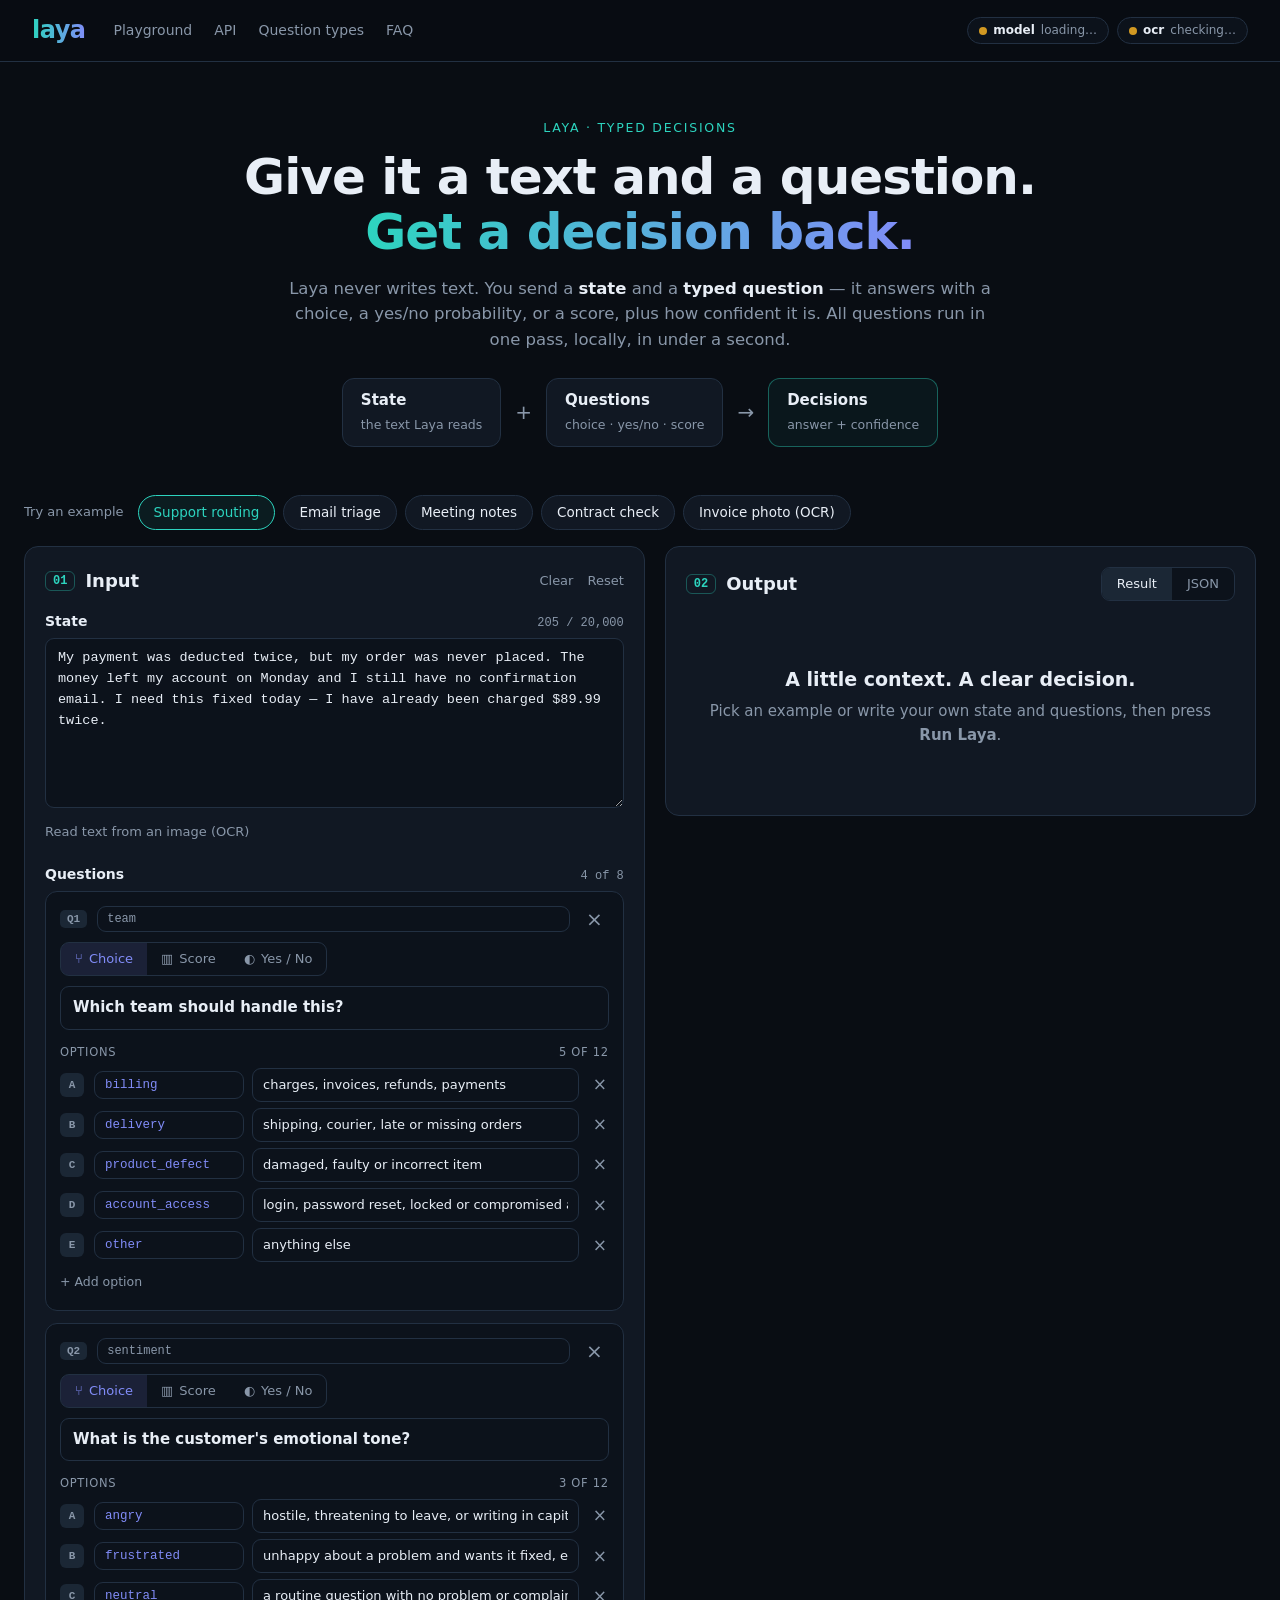
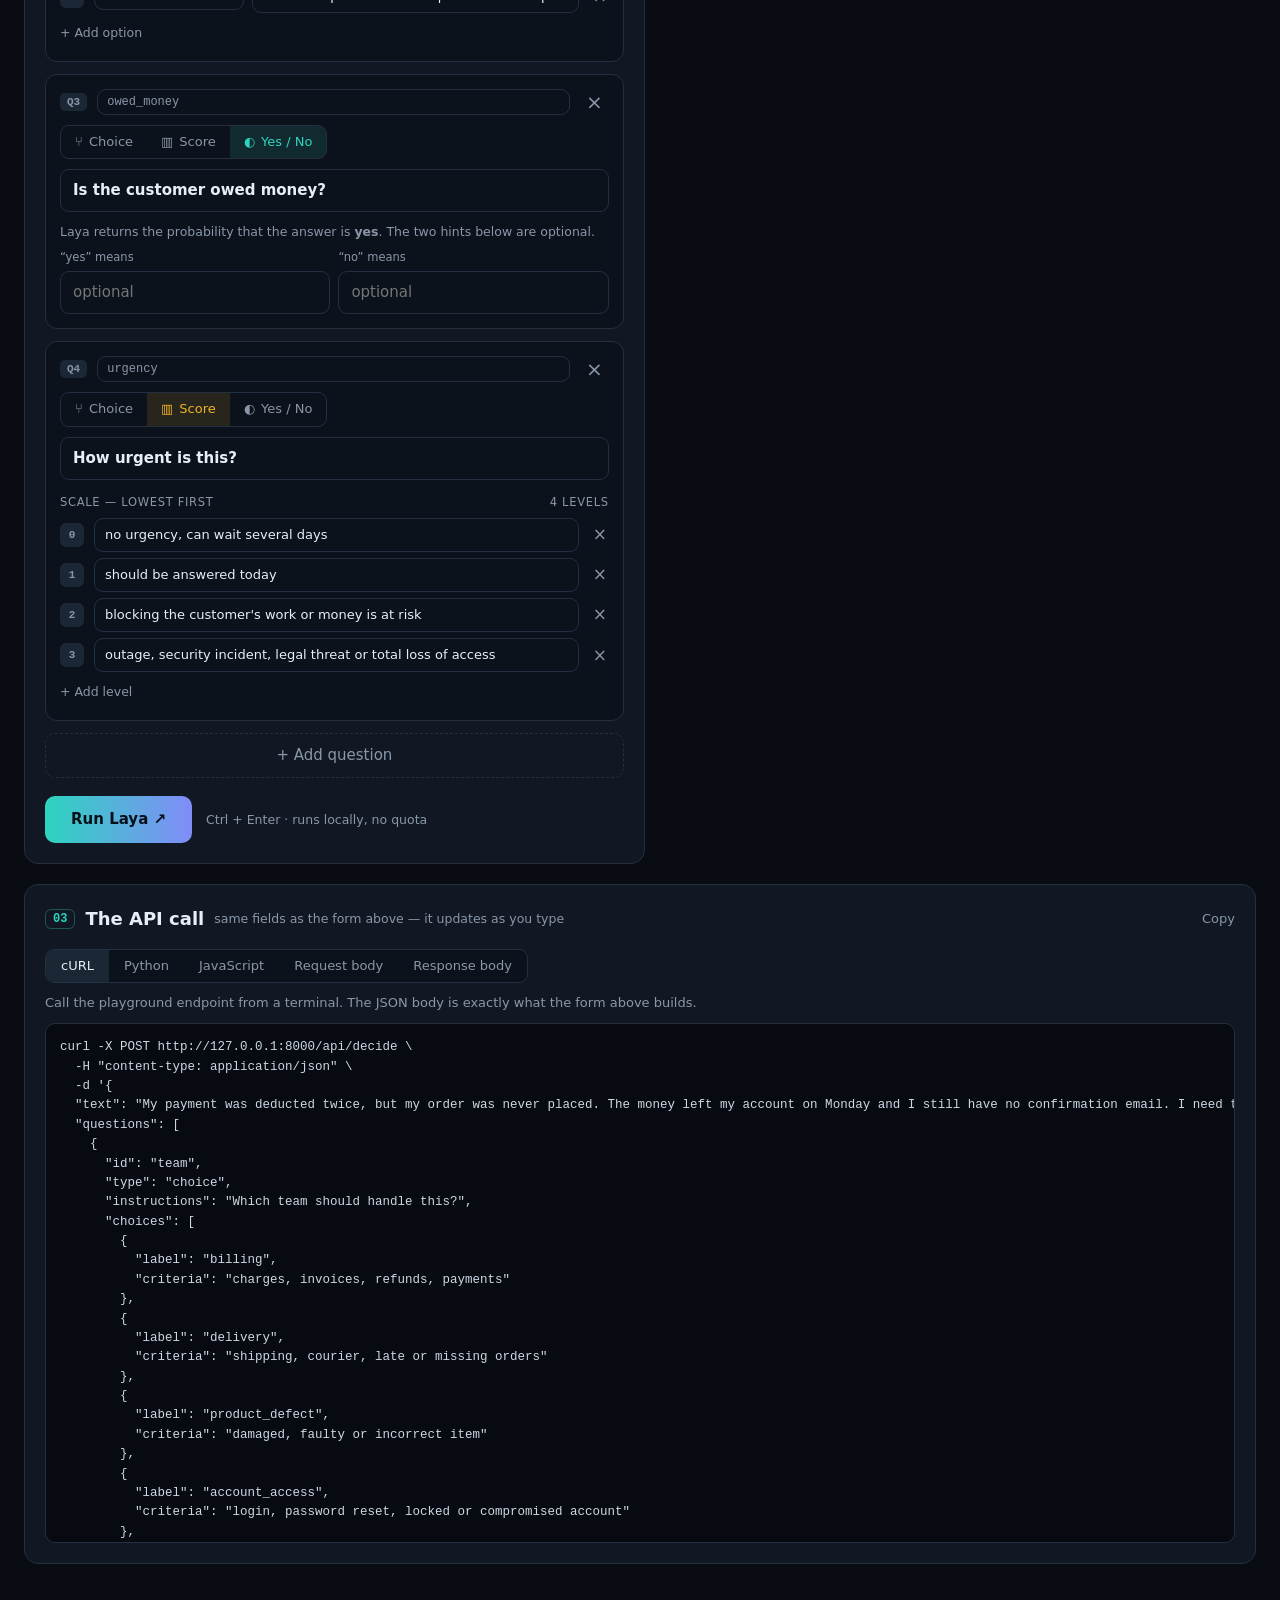
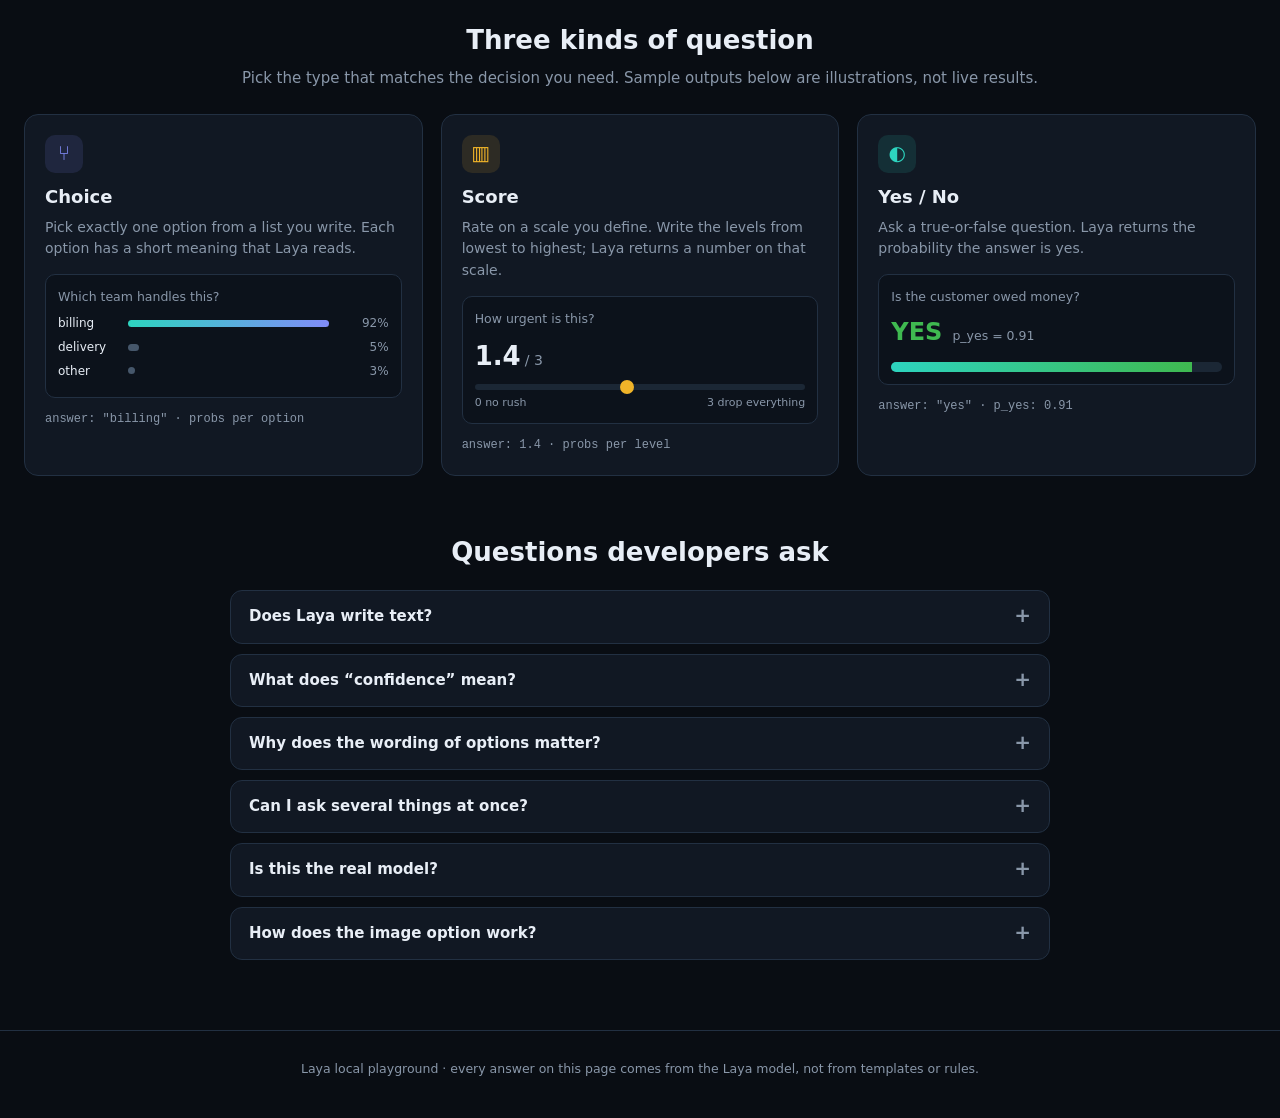
==== static/playground.html @ 010e8693 "Initial commit: Laya playground and classic demo Playground (/) with choice, score and yes/no questi" ====
<!doctype html>
<html lang="en">
<head>
<meta charset="utf-8">
<meta name="viewport" content="width=device-width, initial-scale=1">
<title>Laya Playground</title>
<link rel="icon" href="data:," />
<link rel="stylesheet" href="/static/playground.css?v=1">
</head>
<body>

<header class="top">
  <a class="logo" href="#top">laya</a>
  <nav>
    <a href="#playground">Playground</a>
    <a href="#api">API</a>
    <a href="#types">Question types</a>
    <a href="#faq">FAQ</a>
  </nav>
  <div class="status">
    <span class="pill" id="st-model"><i></i><b>model</b><em>loading…</em></span>
    <span class="pill" id="st-ocr"><i></i><b>ocr</b><em>checking…</em></span>
  </div>
</header>

<section class="hero" id="top">
  <p class="eyebrow">Laya · typed decisions</p>
  <h1>Give it a text and a question.<br><span>Get a decision back.</span></h1>
  <p class="lead">Laya never writes text. You send a <b>state</b> and a <b>typed question</b> — it answers with a choice, a yes/no probability, or a score, plus how confident it is. All questions run in one pass, locally, in under a second.</p>
  <div class="flow">
    <div><span>State</span><small>the text Laya reads</small></div>
    <i>+</i>
    <div><span>Questions</span><small>choice · yes/no · score</small></div>
    <i>→</i>
    <div class="out"><span>Decisions</span><small>answer + confidence</small></div>
  </div>
</section>

<main id="playground">

  <div class="examples-bar">
    <span>Try an example</span>
    <div id="chips"></div>
  </div>

  <div class="pg">

    <!-- ============ 01 INPUT ============ -->
    <section class="card" id="input-card">
      <div class="card-head">
        <h2><span class="n">01</span> Input</h2>
        <div class="head-tools">
          <button class="link" id="clear">Clear</button>
          <button class="link" id="reset">Reset</button>
        </div>
      </div>

      <div class="field-head">
        <label for="state">State</label>
        <span class="counter" id="counter">0 / 20,000</span>
      </div>
      <textarea id="state" spellcheck="false" placeholder="The text Laya should read — an email, a ticket, notes, a clause, or any document text."></textarea>
      <div class="ocr-row">
        <button class="link" id="ocr-btn">Read text from an image (OCR)</button>
        <input type="file" id="file" accept="image/*" hidden>
        <span class="muted" id="ocr-note"></span>
      </div>

      <div class="field-head q-title">
        <label>Questions</label>
        <span class="counter" id="qcount"></span>
      </div>
      <div id="questions"></div>
      <button class="add" id="add-q">+ Add question</button>

      <div class="run-row">
        <button class="run" id="run">Run Laya <span>↗</span></button>
        <span class="muted">Ctrl + Enter · runs locally, no quota</span>
      </div>
    </section>

    <!-- ============ 02 OUTPUT ============ -->
    <section class="card" id="output-card">
      <div class="card-head">
        <h2><span class="n">02</span> Output</h2>
        <div class="tabs" id="out-tabs">
          <button class="on" data-out="result">Result</button>
          <button data-out="json">JSON</button>
        </div>
      </div>
      <div id="result"></div>
      <pre class="json" id="json" hidden></pre>
    </section>

  </div>

  <!-- ============ API ============ -->
  <section class="card api" id="api">
    <div class="card-head">
      <h2><span class="n">03</span> The API call <small>same fields as the form above — it updates as you type</small></h2>
      <button class="link" id="copy">Copy</button>
    </div>
    <div class="tabs" id="api-tabs">
      <button class="on" data-api="curl">cURL</button>
      <button data-api="python">Python</button>
      <button data-api="js">JavaScript</button>
      <button data-api="request">Request body</button>
      <button data-api="response">Response body</button>
    </div>
    <p class="api-note" id="api-note"></p>
    <pre class="code" id="code"></pre>
  </section>

  <!-- ============ TYPES ============ -->
  <section class="types" id="types">
    <h2>Three kinds of question</h2>
    <p class="sub">Pick the type that matches the decision you need. Sample outputs below are illustrations, not live results.</p>
    <div class="type-grid">
      <article>
        <div class="ico choice">⑂</div>
        <h3>Choice</h3>
        <p>Pick exactly one option from a list you write. Each option has a short meaning that Laya reads.</p>
        <div class="demo">
          <div class="demo-q">Which team handles this?</div>
          <div class="demo-bar"><span>billing</span><i style="width:92%"></i><b>92%</b></div>
          <div class="demo-bar dim"><span>delivery</span><i style="width:5%"></i><b>5%</b></div>
          <div class="demo-bar dim"><span>other</span><i style="width:3%"></i><b>3%</b></div>
        </div>
        <code>answer: "billing" · probs per option</code>
      </article>
      <article>
        <div class="ico score">▥</div>
        <h3>Score</h3>
        <p>Rate on a scale you define. Write the levels from lowest to highest; Laya returns a number on that scale.</p>
        <div class="demo">
          <div class="demo-q">How urgent is this?</div>
          <div class="demo-score"><b>1.4</b><span>/ 3</span></div>
          <div class="scale"><i style="left:46%"></i></div>
          <div class="scale-l"><span>0 no rush</span><span>3 drop everything</span></div>
        </div>
        <code>answer: 1.4 · probs per level</code>
      </article>
      <article>
        <div class="ico yn">◐</div>
        <h3>Yes / No</h3>
        <p>Ask a true-or-false question. Laya returns the probability the answer is yes.</p>
        <div class="demo">
          <div class="demo-q">Is the customer owed money?</div>
          <div class="demo-yn"><b class="yes">YES</b><span>p_yes = 0.91</span></div>
          <div class="yn-track"><i style="width:91%"></i></div>
        </div>
        <code>answer: "yes" · p_yes: 0.91</code>
      </article>
    </div>
  </section>

  <!-- ============ FAQ ============ -->
  <section class="faq" id="faq">
    <h2>Questions developers ask</h2>
    <details><summary>Does Laya write text?</summary><p>No. It never generates text. It reads your state and your question, and returns a typed decision: one of your options, a yes/no probability, or a number on your scale.</p></details>
    <details><summary>What does “confidence” mean?</summary><p>How sure Laya is about that one answer, from 0 to 1. A low value is a good signal to send the case to a person instead of acting automatically.</p></details>
    <details><summary>Why does the wording of options matter?</summary><p>Laya reads the question and each option’s meaning as part of its input. Clearer meanings give clearer decisions — try rewording an option and running again.</p></details>
    <details><summary>Can I ask several things at once?</summary><p>Yes. Add up to 8 questions of any type; they are answered together in a single pass. The JSON tab shows every answer.</p></details>
    <details><summary>Is this the real model?</summary><p>Yes. This page calls the Laya model running on this machine. The Result tab is a readable view of Laya’s answer; the JSON tab includes Laya’s own raw output, untouched.</p></details>
    <details><summary>How does the image option work?</summary><p>Windows OCR turns the image into text, and that text becomes the state. Laya then answers your questions about the text — it is not a vision model.</p></details>
  </section>

</main>

<footer>Laya local playground · every answer on this page comes from the Laya model, not from templates or rules.</footer>

<script src="/static/examples.js"></script>
<script src="/static/playground.js?v=1"></script>
</body>
</html>
---- static/playground.css ----
:root {
  --bg: #090d13; --panel: #111823; --panel2: #0c121b; --line: #223042; --text: #e8eef6; --muted: #8997a9;
  --teal: #2dd4bf; --indigo: #818cf8; --amber: #f0b429; --good: #3fb950; --warn: #d29922; --bad: #f85149;
  --r: 14px;
}
* { box-sizing: border-box; }
html { scroll-behavior: smooth; scroll-padding-top: 70px; }
body { margin: 0; background: radial-gradient(1100px 520px at 15% -8%, #12212d 0%, var(--bg) 60%); color: var(--text); font: 15px/1.55 system-ui, -apple-system, "Segoe UI", Roboto, sans-serif; }
button, input, textarea, select { font: inherit; color: inherit; }
button { cursor: pointer; }
code, pre, .mono { font-family: ui-monospace, "Cascadia Mono", Consolas, monospace; }
.muted { color: var(--muted); font-size: 12.5px; }

/* header */
.top { position: sticky; top: 0; z-index: 20; display: flex; align-items: center; gap: 28px; padding: 12px 32px; background: #090d13ee; backdrop-filter: blur(8px); border-bottom: 1px solid var(--line); }
.logo { font-size: 24px; font-weight: 800; letter-spacing: -.5px; text-decoration: none; background: linear-gradient(90deg, var(--teal), var(--indigo)); -webkit-background-clip: text; background-clip: text; color: transparent; }
.top nav { display: flex; gap: 22px; flex: 1; }
.top nav a { color: var(--muted); text-decoration: none; font-size: 14px; }
.top nav a:hover { color: var(--text); }
.status { display: flex; gap: 8px; }
.pill { display: inline-flex; align-items: center; gap: 6px; border: 1px solid var(--line); border-radius: 999px; padding: 3px 11px; font-size: 12px; background: var(--panel2); }
.pill i { width: 8px; height: 8px; border-radius: 50%; background: var(--warn); }
.pill b { font-weight: 600; } .pill em { color: var(--muted); font-style: normal; }
.pill.ready i { background: var(--good); } .pill.error i { background: var(--bad); }

/* hero */
.hero { max-width: 960px; margin: 0 auto; padding: 56px 24px 26px; text-align: center; }
.eyebrow { color: var(--teal); font-size: 12.5px; letter-spacing: .14em; text-transform: uppercase; margin: 0 0 12px; }
.hero h1 { margin: 0; font-size: clamp(30px, 5vw, 50px); line-height: 1.1; letter-spacing: -.02em; }
.hero h1 span { background: linear-gradient(90deg, var(--teal), var(--indigo)); -webkit-background-clip: text; background-clip: text; color: transparent; }
.lead { color: var(--muted); max-width: 720px; margin: 16px auto 0; font-size: 16.5px; }
.lead b { color: var(--text); font-weight: 600; }
.flow { display: flex; align-items: center; justify-content: center; gap: 14px; margin-top: 26px; flex-wrap: wrap; }
.flow div { border: 1px solid var(--line); background: var(--panel); border-radius: 12px; padding: 10px 18px; text-align: left; }
.flow div span { display: block; font-weight: 700; } .flow small { color: var(--muted); }
.flow div.out { border-color: #2dd4bf66; background: #2dd4bf0d; }
.flow i { color: var(--muted); font-style: normal; font-size: 20px; }

main { max-width: 1280px; margin: 0 auto; padding: 8px 24px 60px; }

/* examples */
.examples-bar { display: flex; align-items: center; gap: 14px; flex-wrap: wrap; margin: 14px 0 16px; }
.examples-bar > span { color: var(--muted); font-size: 13px; }
#chips { display: flex; gap: 8px; flex-wrap: wrap; }
.chip { border: 1px solid var(--line); background: var(--panel); border-radius: 999px; padding: 6px 15px; font-size: 13.5px; transition: .15s; }
.chip:hover { border-color: var(--teal); }
.chip.on { border-color: var(--teal); background: #2dd4bf14; color: var(--teal); }

/* layout */
.pg { display: grid; grid-template-columns: minmax(0, 1.05fr) minmax(0, 1fr); gap: 20px; align-items: start; }
@media (max-width: 1000px) { .pg { grid-template-columns: 1fr; } .top nav { display: none; } }
.card { background: var(--panel); border: 1px solid var(--line); border-radius: var(--r); padding: 20px; }
#output-card { position: sticky; top: 76px; }
@media (max-width: 1000px) { #output-card { position: static; } }
.card-head { display: flex; align-items: center; justify-content: space-between; gap: 12px; margin-bottom: 16px; flex-wrap: wrap; }
.card-head h2 { margin: 0; font-size: 18px; display: flex; align-items: center; gap: 10px; }
.card-head h2 small { color: var(--muted); font-weight: 400; font-size: 12.5px; }
.n { font: 700 12px ui-monospace, Consolas, monospace; color: var(--teal); border: 1px solid #2dd4bf55; border-radius: 6px; padding: 2px 7px; }
.head-tools { display: flex; gap: 14px; }
.link { background: none; border: 0; color: var(--muted); font-size: 13px; padding: 0; }
.link:hover { color: var(--teal); }

/* fields */
.field-head { display: flex; justify-content: space-between; align-items: baseline; margin-bottom: 6px; }
.field-head label { font-weight: 600; font-size: 14px; }
.q-title { margin-top: 22px; }
.counter { color: var(--muted); font-size: 12px; font-family: ui-monospace, Consolas, monospace; }
textarea, input[type=text], input:not([type]) { width: 100%; background: var(--panel2); border: 1px solid var(--line); border-radius: 9px; padding: 9px 12px; outline: none; }
textarea:focus, input:focus { border-color: var(--teal); }
#state { min-height: 170px; resize: vertical; font: 13.5px/1.55 ui-monospace, Consolas, monospace; }
.ocr-row { display: flex; align-items: center; gap: 12px; margin-top: 6px; }

/* question card */
.q { border: 1px solid var(--line); background: var(--panel2); border-radius: 12px; padding: 14px; margin-bottom: 12px; }
.q-top { display: flex; align-items: center; gap: 10px; margin-bottom: 10px; }
.q-num { font: 700 11px ui-monospace, Consolas, monospace; background: #1b2735; border-radius: 5px; padding: 3px 7px; color: var(--muted); }
.q-id { width: 130px; font: 12px ui-monospace, Consolas, monospace !important; color: var(--muted); padding: 5px 9px !important; }
.q-del { margin-left: auto; background: none; border: 0; color: var(--muted); font-size: 20px; line-height: 1; }
.q-del:hover { color: var(--bad); }
.modes { display: inline-grid; grid-auto-flow: column; border: 1px solid var(--line); border-radius: 9px; overflow: hidden; margin-bottom: 10px; }
.modes button { background: transparent; border: 0; padding: 6px 14px; color: var(--muted); font-size: 13px; display: flex; gap: 6px; align-items: center; }
.modes button.on.choice { background: #818cf81f; color: var(--indigo); }
.modes button.on.score { background: #f0b4291f; color: var(--amber); }
.modes button.on.yes_no { background: #2dd4bf1f; color: var(--teal); }
.q-text { font-weight: 600; margin-bottom: 10px; }
.sub-label { color: var(--muted); font-size: 11.5px; text-transform: uppercase; letter-spacing: .06em; margin: 4px 0 6px; display: flex; justify-content: space-between; }
.row { display: grid; grid-template-columns: 26px 150px minmax(0, 1fr) 22px; gap: 8px; align-items: center; margin-bottom: 6px; }
.row.lvl { grid-template-columns: 26px minmax(0, 1fr) 22px; }
.row .badge { width: 24px; height: 24px; border-radius: 6px; display: grid; place-items: center; font: 700 11px ui-monospace, Consolas, monospace; background: #1b2735; color: var(--muted); }
.row .o-label { font: 12.5px ui-monospace, Consolas, monospace; color: var(--indigo); }
.row input { padding: 6px 10px; font-size: 13px; }
.row .x { background: none; border: 0; color: var(--muted); font-size: 17px; line-height: 1; }
.row .x:hover { color: var(--bad); }
.add-opt { background: none; border: 0; color: var(--muted); font-size: 12.5px; padding: 4px 0; }
.add-opt:hover { color: var(--teal); }
.yn-help { color: var(--muted); font-size: 12.5px; margin: 0 0 8px; }
.yn-grid { display: grid; grid-template-columns: 1fr 1fr; gap: 8px; }
.yn-grid label { display: block; font-size: 11.5px; color: var(--muted); margin-bottom: 4px; }
.add { width: 100%; border: 1px dashed var(--line); background: transparent; border-radius: 10px; padding: 10px; color: var(--muted); }
.add:hover { border-color: var(--teal); color: var(--teal); }
.run-row { display: flex; align-items: center; gap: 14px; margin-top: 18px; flex-wrap: wrap; }
.run { background: linear-gradient(90deg, var(--teal), var(--indigo)); color: #06101a; border: 0; font-weight: 700; border-radius: 10px; padding: 12px 26px; font-size: 15px; }
.run:disabled { opacity: .5; cursor: not-allowed; }

/* tabs */
.tabs { display: inline-flex; border: 1px solid var(--line); border-radius: 9px; overflow: hidden; background: var(--panel2); }
.tabs button { background: transparent; border: 0; padding: 6px 15px; color: var(--muted); font-size: 13px; }
.tabs button.on { background: #1b2735; color: var(--text); }

/* output */
.empty { text-align: center; padding: 48px 16px; color: var(--muted); }
.empty h3 { color: var(--text); margin: 0 0 6px; font-size: 19px; }
.loading { text-align: center; padding: 48px 16px; color: var(--teal); }
.error { background: #f851491a; border: 1px solid #f8514966; color: #ffb4ae; border-radius: 10px; padding: 12px 14px; }
.meta { color: var(--muted); font-size: 12.5px; margin-bottom: 12px; }
.ans { border: 1px solid var(--line); background: var(--panel2); border-radius: 12px; padding: 14px; margin-bottom: 12px; }
.ans-top { display: flex; align-items: center; gap: 8px; margin-bottom: 4px; }
.tag { font: 700 11px ui-monospace, Consolas, monospace; border-radius: 999px; padding: 3px 9px; border: 1px solid; }
.tag.choice { color: var(--indigo); border-color: #818cf855; background: #818cf814; }
.tag.score { color: var(--amber); border-color: #f0b42955; background: #f0b42914; }
.tag.yes_no { color: var(--teal); border-color: #2dd4bf55; background: #2dd4bf14; }
.ans-id { color: var(--muted); font: 12px ui-monospace, Consolas, monospace; }
.conf { margin-left: auto; font: 600 12px ui-monospace, Consolas, monospace; padding: 3px 9px; border-radius: 999px; background: #1b2735; }
.conf.good { color: var(--good); } .conf.warn { color: var(--warn); } .conf.bad { color: var(--bad); }
.ans-q { color: var(--muted); font-size: 13px; margin-bottom: 8px; }
.ans-val { font-size: 26px; font-weight: 800; letter-spacing: -.01em; }
.ans-val.yes { color: var(--good); } .ans-val.no { color: #c7d2e0; }
.ans-sub { color: var(--muted); font-size: 12.5px; margin-left: 8px; }
.bars { margin-top: 10px; display: grid; gap: 6px; }
.bar { display: grid; grid-template-columns: 150px 1fr 42px; gap: 10px; align-items: center; font-size: 12.5px; }
.bar .lbl { overflow: hidden; text-overflow: ellipsis; white-space: nowrap; color: var(--muted); }
.bar .track { height: 8px; background: #1b2735; border-radius: 4px; overflow: hidden; }
.bar .track i { display: block; height: 100%; background: #46576b; border-radius: 4px; }
.bar.win .lbl { color: var(--text); font-weight: 600; }
.bar.win .track i { background: linear-gradient(90deg, var(--teal), var(--indigo)); }
.bar .pct { text-align: right; font-family: ui-monospace, Consolas, monospace; color: var(--muted); }
.yn-track { height: 10px; background: #1b2735; border-radius: 5px; overflow: hidden; margin-top: 10px; }
.yn-track i { display: block; height: 100%; background: linear-gradient(90deg, var(--teal), var(--good)); }
.scale-lab { display: flex; justify-content: space-between; color: var(--muted); font-size: 11.5px; margin-top: 3px; }
.review { color: var(--warn); font-size: 12px; margin-top: 8px; }

pre.json, pre.code { margin: 0; background: #070b11; border: 1px solid var(--line); border-radius: 10px; padding: 14px; overflow: auto; font-size: 12.5px; line-height: 1.55; color: #cdd7e4; }
pre.json { max-height: 640px; }
pre.code { max-height: 520px; white-space: pre; }
.api { margin-top: 20px; }
.api .tabs { margin-bottom: 10px; flex-wrap: wrap; }
.api-note { color: var(--muted); font-size: 13px; margin: 0 0 10px; }
.k { color: #7dd3fc; } .s { color: #a5d6a7; } .nb { color: #f0b429; }

/* types */
.types, .faq { margin-top: 56px; }
.types h2, .faq h2 { font-size: 26px; margin: 0 0 6px; text-align: center; }
.sub { color: var(--muted); text-align: center; margin: 0 0 24px; }
.type-grid { display: grid; grid-template-columns: repeat(3, minmax(0, 1fr)); gap: 18px; }
@media (max-width: 900px) { .type-grid { grid-template-columns: 1fr; } }
.type-grid article { background: var(--panel); border: 1px solid var(--line); border-radius: var(--r); padding: 20px; }
.type-grid h3 { margin: 10px 0 6px; font-size: 18px; }
.type-grid p { color: var(--muted); font-size: 14px; margin: 0 0 14px; }
.type-grid code { display: block; margin-top: 12px; color: var(--muted); font-size: 12px; }
.ico { width: 38px; height: 38px; border-radius: 10px; display: grid; place-items: center; font-size: 20px; }
.ico.choice { background: #818cf81f; color: var(--indigo); } .ico.score { background: #f0b4291f; color: var(--amber); } .ico.yn { background: #2dd4bf1f; color: var(--teal); }
.demo { background: var(--panel2); border: 1px solid var(--line); border-radius: 10px; padding: 12px; }
.demo-q { font-size: 12.5px; color: var(--muted); margin-bottom: 8px; }
.demo-bar { display: grid; grid-template-columns: 62px 1fr 34px; gap: 8px; align-items: center; font-size: 12px; margin-bottom: 5px; }
.demo-bar i { display: block; height: 7px; border-radius: 4px; background: linear-gradient(90deg, var(--teal), var(--indigo)); }
.demo-bar.dim i { background: #46576b; } .demo-bar b { text-align: right; font-weight: 500; color: var(--muted); }
.demo-score { font-size: 26px; font-weight: 800; } .demo-score span { color: var(--muted); font-size: 14px; font-weight: 400; margin-left: 4px; }
.scale { position: relative; height: 6px; background: #1b2735; border-radius: 3px; margin: 8px 0 4px; }
.scale i { position: absolute; top: -4px; width: 14px; height: 14px; border-radius: 50%; background: var(--amber); transform: translateX(-50%); }
.scale-l { display: flex; justify-content: space-between; font-size: 11px; color: var(--muted); }
.demo-yn { display: flex; align-items: baseline; gap: 10px; } .demo-yn .yes { font-size: 24px; font-weight: 800; color: var(--good); } .demo-yn span { color: var(--muted); font-size: 12.5px; }

/* faq */
.faq { max-width: 820px; margin-left: auto; margin-right: auto; }
.faq h2 { margin-bottom: 18px; }
.faq details { border: 1px solid var(--line); background: var(--panel); border-radius: 12px; padding: 14px 18px; margin-bottom: 10px; }
.faq summary { cursor: pointer; font-weight: 600; list-style: none; display: flex; justify-content: space-between; }
.faq summary::after { content: "+"; color: var(--muted); font-size: 20px; line-height: 1; }
.faq details[open] summary::after { content: "–"; }
.faq p { color: var(--muted); margin: 10px 0 0; }
footer { text-align: center; color: var(--muted); font-size: 12.5px; padding: 28px 16px 40px; border-top: 1px solid var(--line); }
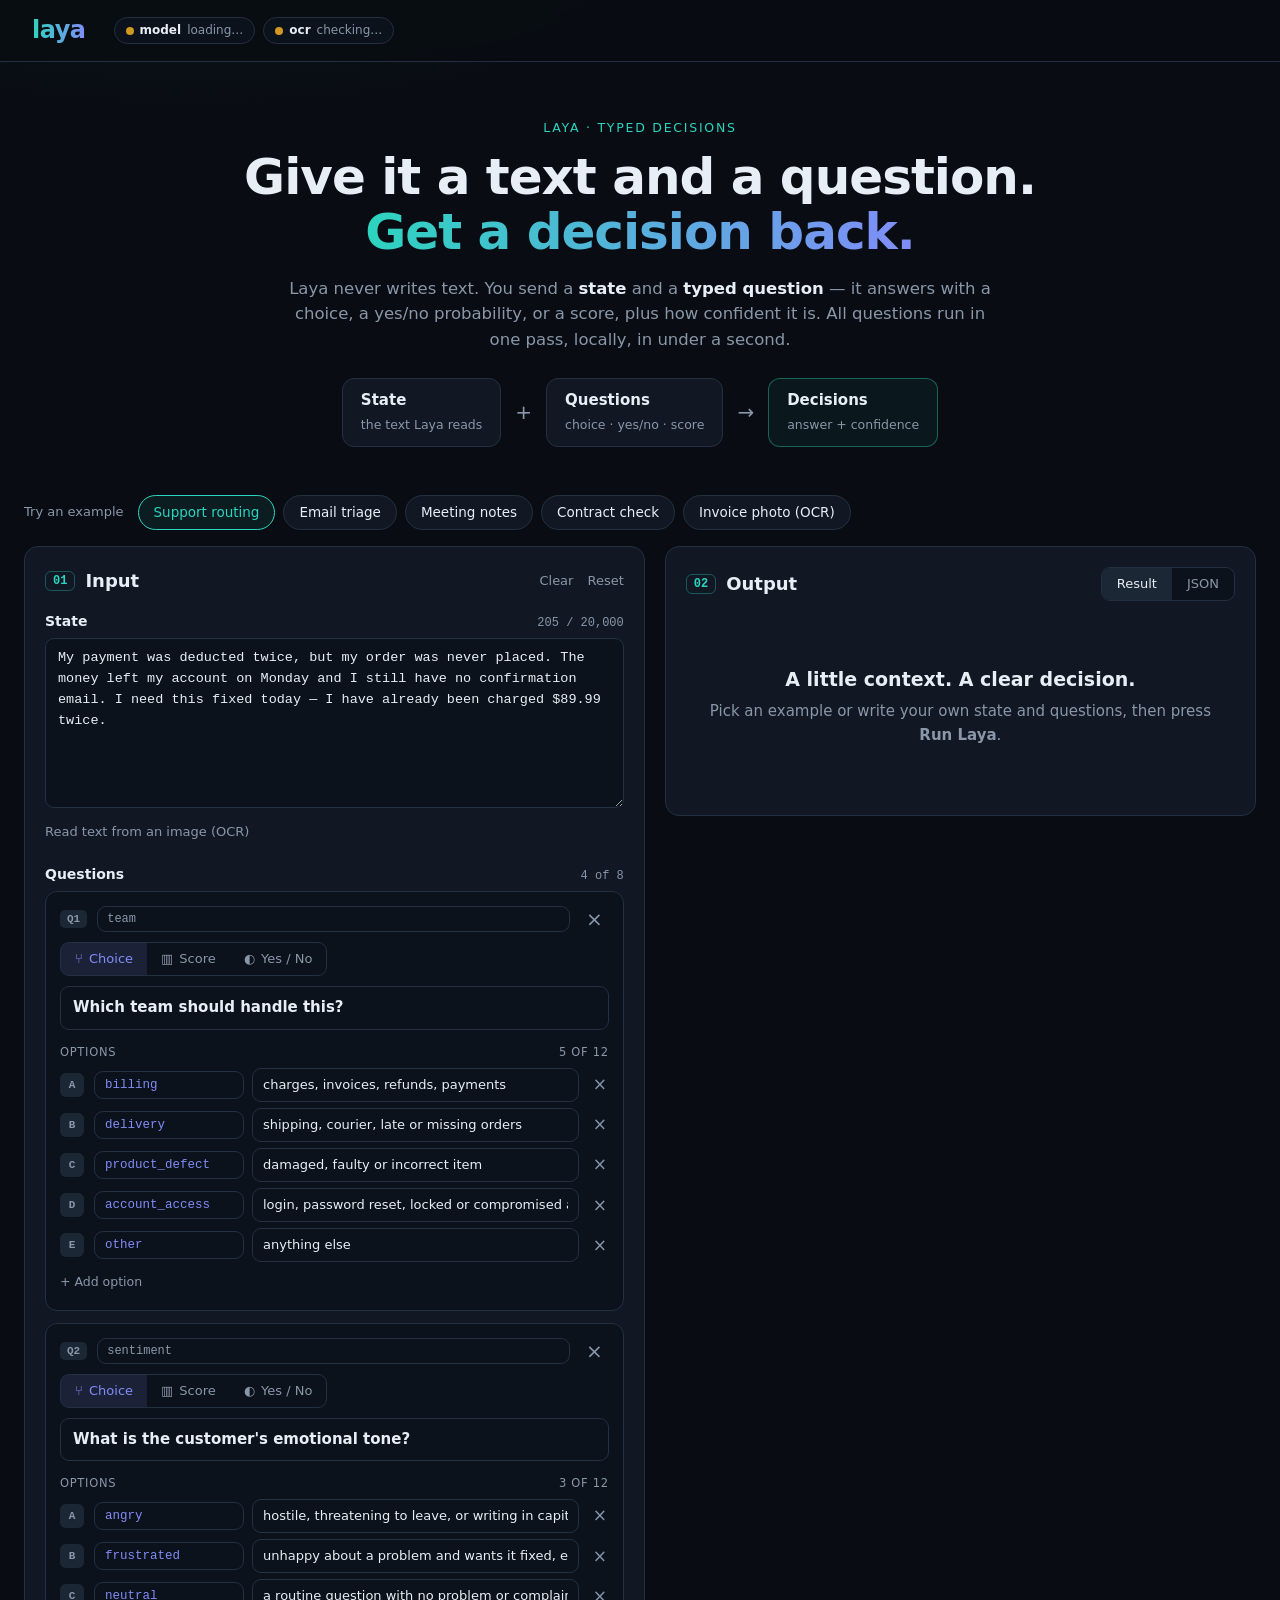
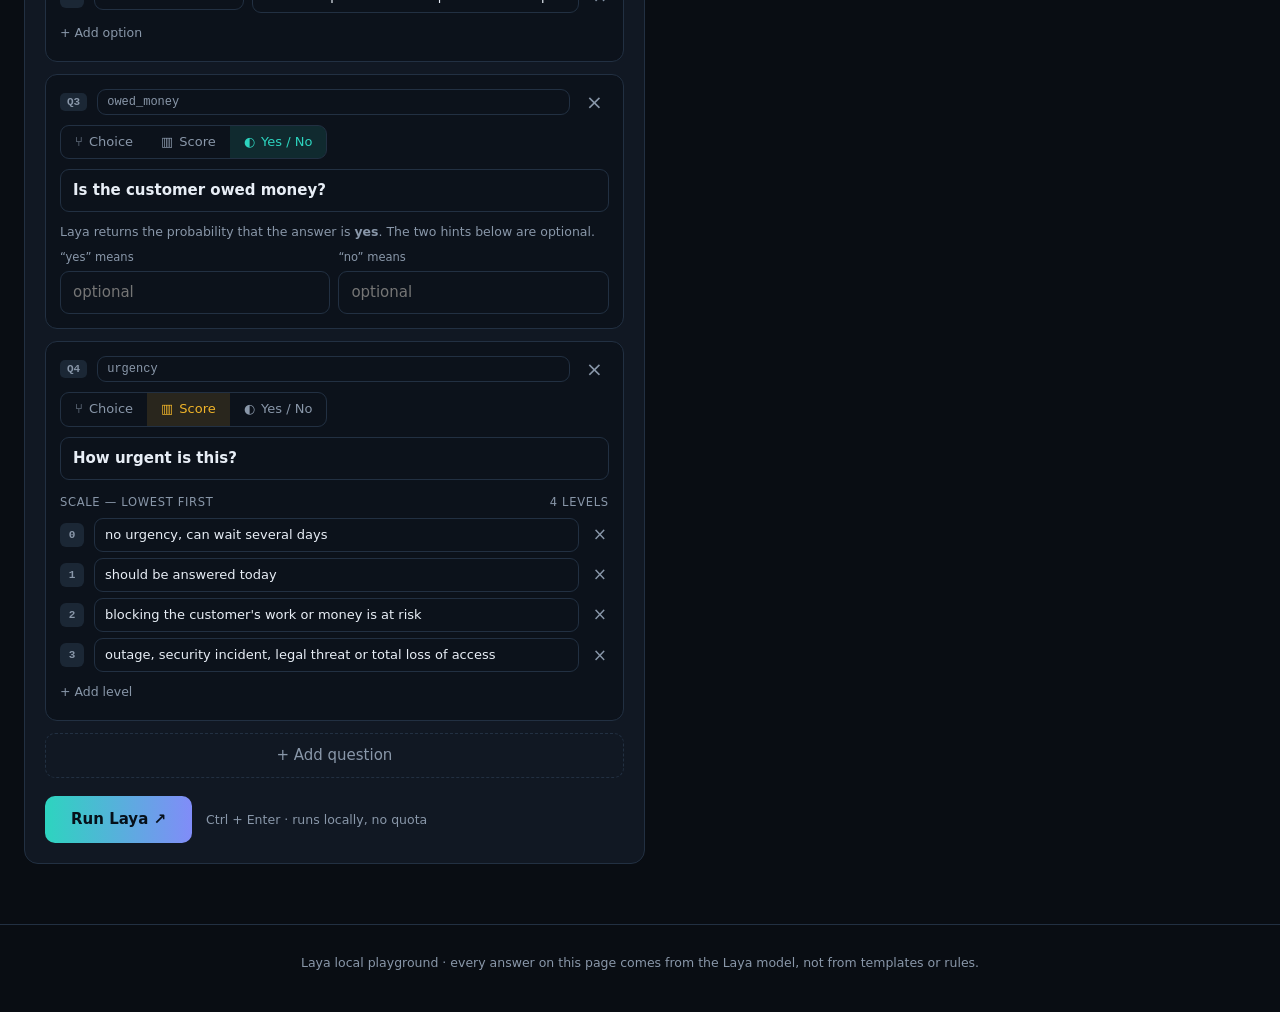
==== commit 597b47d0: "Remove legacy HTML, CSS, and JavaScript files for the Laya playground; streamline the codebase by el" ====
--- a/static/playground.html
+++ b/static/playground.html
@@ -11,12 +11,6 @@
 
 <header class="top">
   <a class="logo" href="#top">laya</a>
-  <nav>
-    <a href="#playground">Playground</a>
-    <a href="#api">API</a>
-    <a href="#types">Question types</a>
-    <a href="#faq">FAQ</a>
-  </nav>
   <div class="status">
     <span class="pill" id="st-model"><i></i><b>model</b><em>loading…</em></span>
     <span class="pill" id="st-ocr"><i></i><b>ocr</b><em>checking…</em></span>
@@ -94,77 +88,6 @@
 
   </div>
 
-  <!-- ============ API ============ -->
-  <section class="card api" id="api">
-    <div class="card-head">
-      <h2><span class="n">03</span> The API call <small>same fields as the form above — it updates as you type</small></h2>
-      <button class="link" id="copy">Copy</button>
-    </div>
-    <div class="tabs" id="api-tabs">
-      <button class="on" data-api="curl">cURL</button>
-      <button data-api="python">Python</button>
-      <button data-api="js">JavaScript</button>
-      <button data-api="request">Request body</button>
-      <button data-api="response">Response body</button>
-    </div>
-    <p class="api-note" id="api-note"></p>
-    <pre class="code" id="code"></pre>
-  </section>
-
-  <!-- ============ TYPES ============ -->
-  <section class="types" id="types">
-    <h2>Three kinds of question</h2>
-    <p class="sub">Pick the type that matches the decision you need. Sample outputs below are illustrations, not live results.</p>
-    <div class="type-grid">
-      <article>
-        <div class="ico choice">⑂</div>
-        <h3>Choice</h3>
-        <p>Pick exactly one option from a list you write. Each option has a short meaning that Laya reads.</p>
-        <div class="demo">
-          <div class="demo-q">Which team handles this?</div>
-          <div class="demo-bar"><span>billing</span><i style="width:92%"></i><b>92%</b></div>
-          <div class="demo-bar dim"><span>delivery</span><i style="width:5%"></i><b>5%</b></div>
-          <div class="demo-bar dim"><span>other</span><i style="width:3%"></i><b>3%</b></div>
-        </div>
-        <code>answer: "billing" · probs per option</code>
-      </article>
-      <article>
-        <div class="ico score">▥</div>
-        <h3>Score</h3>
-        <p>Rate on a scale you define. Write the levels from lowest to highest; Laya returns a number on that scale.</p>
-        <div class="demo">
-          <div class="demo-q">How urgent is this?</div>
-          <div class="demo-score"><b>1.4</b><span>/ 3</span></div>
-          <div class="scale"><i style="left:46%"></i></div>
-          <div class="scale-l"><span>0 no rush</span><span>3 drop everything</span></div>
-        </div>
-        <code>answer: 1.4 · probs per level</code>
-      </article>
-      <article>
-        <div class="ico yn">◐</div>
-        <h3>Yes / No</h3>
-        <p>Ask a true-or-false question. Laya returns the probability the answer is yes.</p>
-        <div class="demo">
-          <div class="demo-q">Is the customer owed money?</div>
-          <div class="demo-yn"><b class="yes">YES</b><span>p_yes = 0.91</span></div>
-          <div class="yn-track"><i style="width:91%"></i></div>
-        </div>
-        <code>answer: "yes" · p_yes: 0.91</code>
-      </article>
-    </div>
-  </section>
-
-  <!-- ============ FAQ ============ -->
-  <section class="faq" id="faq">
-    <h2>Questions developers ask</h2>
-    <details><summary>Does Laya write text?</summary><p>No. It never generates text. It reads your state and your question, and returns a typed decision: one of your options, a yes/no probability, or a number on your scale.</p></details>
-    <details><summary>What does “confidence” mean?</summary><p>How sure Laya is about that one answer, from 0 to 1. A low value is a good signal to send the case to a person instead of acting automatically.</p></details>
-    <details><summary>Why does the wording of options matter?</summary><p>Laya reads the question and each option’s meaning as part of its input. Clearer meanings give clearer decisions — try rewording an option and running again.</p></details>
-    <details><summary>Can I ask several things at once?</summary><p>Yes. Add up to 8 questions of any type; they are answered together in a single pass. The JSON tab shows every answer.</p></details>
-    <details><summary>Is this the real model?</summary><p>Yes. This page calls the Laya model running on this machine. The Result tab is a readable view of Laya’s answer; the JSON tab includes Laya’s own raw output, untouched.</p></details>
-    <details><summary>How does the image option work?</summary><p>Windows OCR turns the image into text, and that text becomes the state. Laya then answers your questions about the text — it is not a vision model.</p></details>
-  </section>
-
 </main>
 
 <footer>Laya local playground · every answer on this page comes from the Laya model, not from templates or rules.</footer>
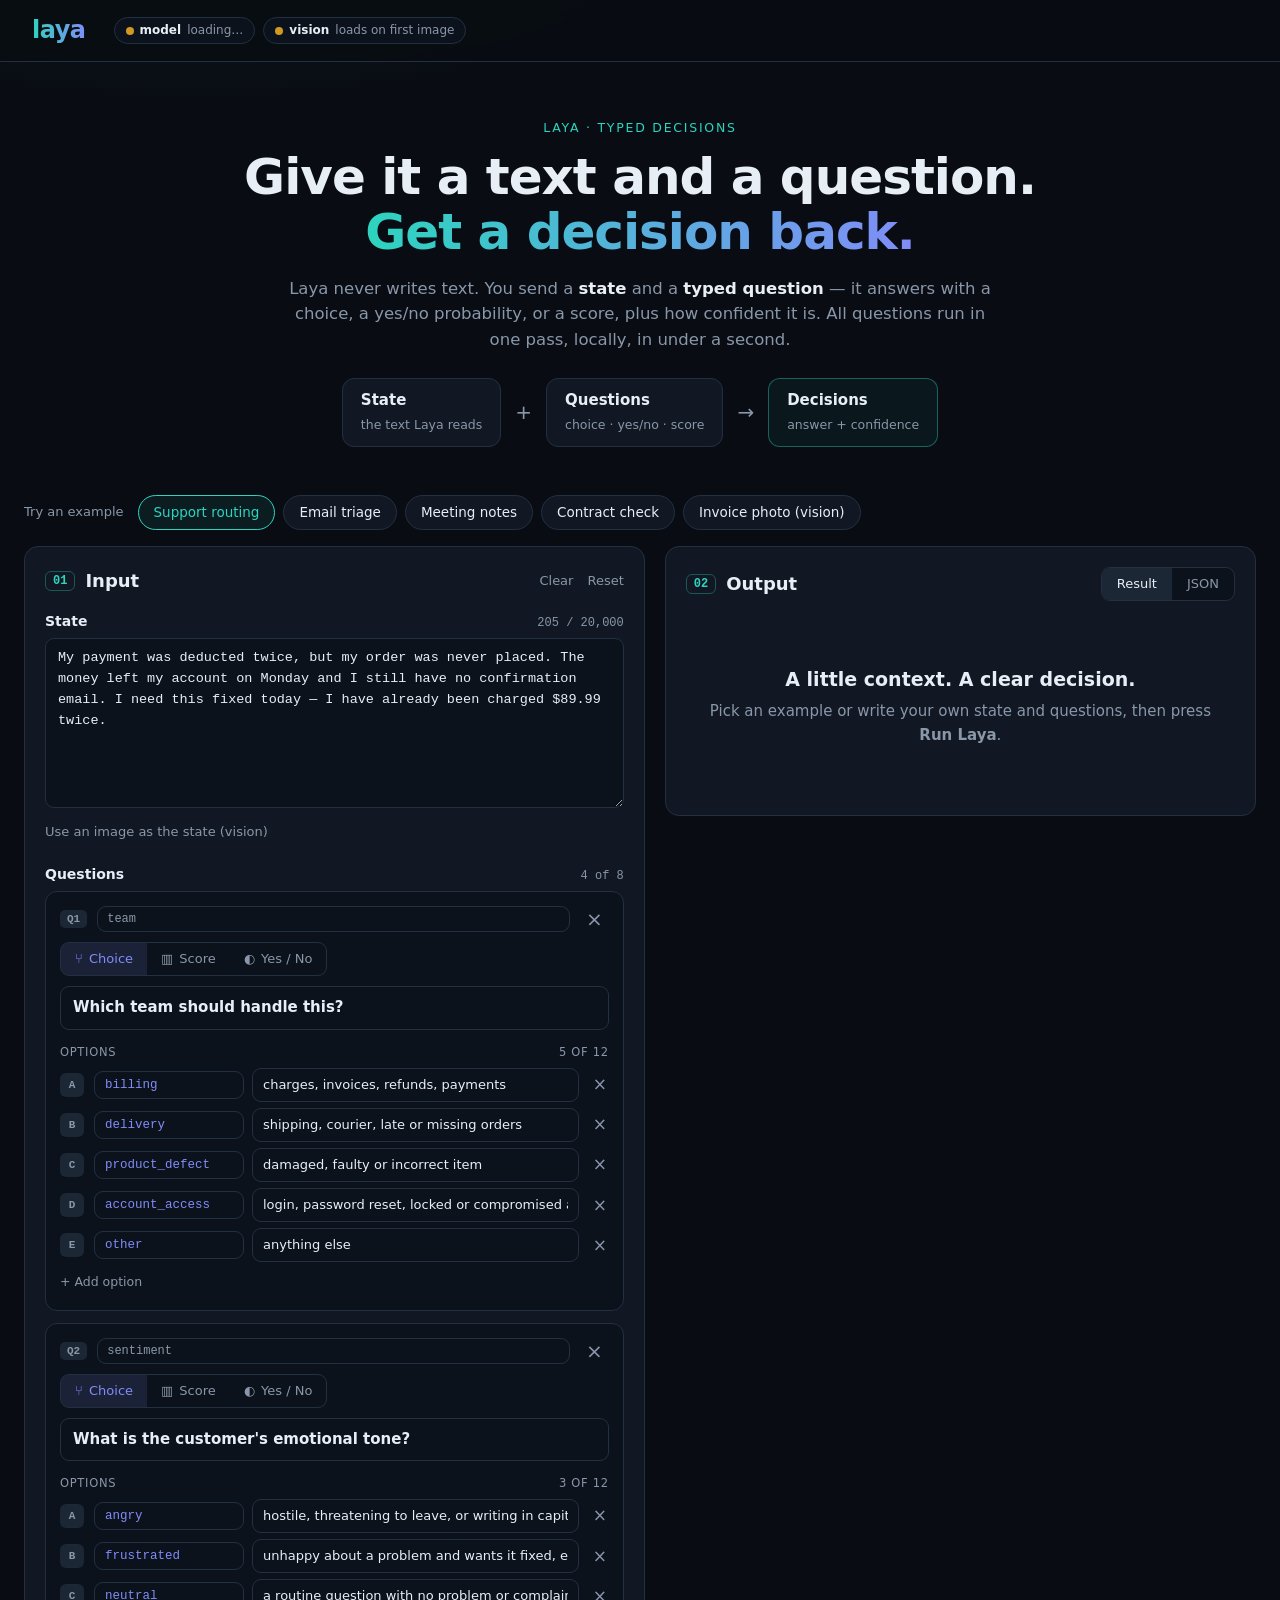
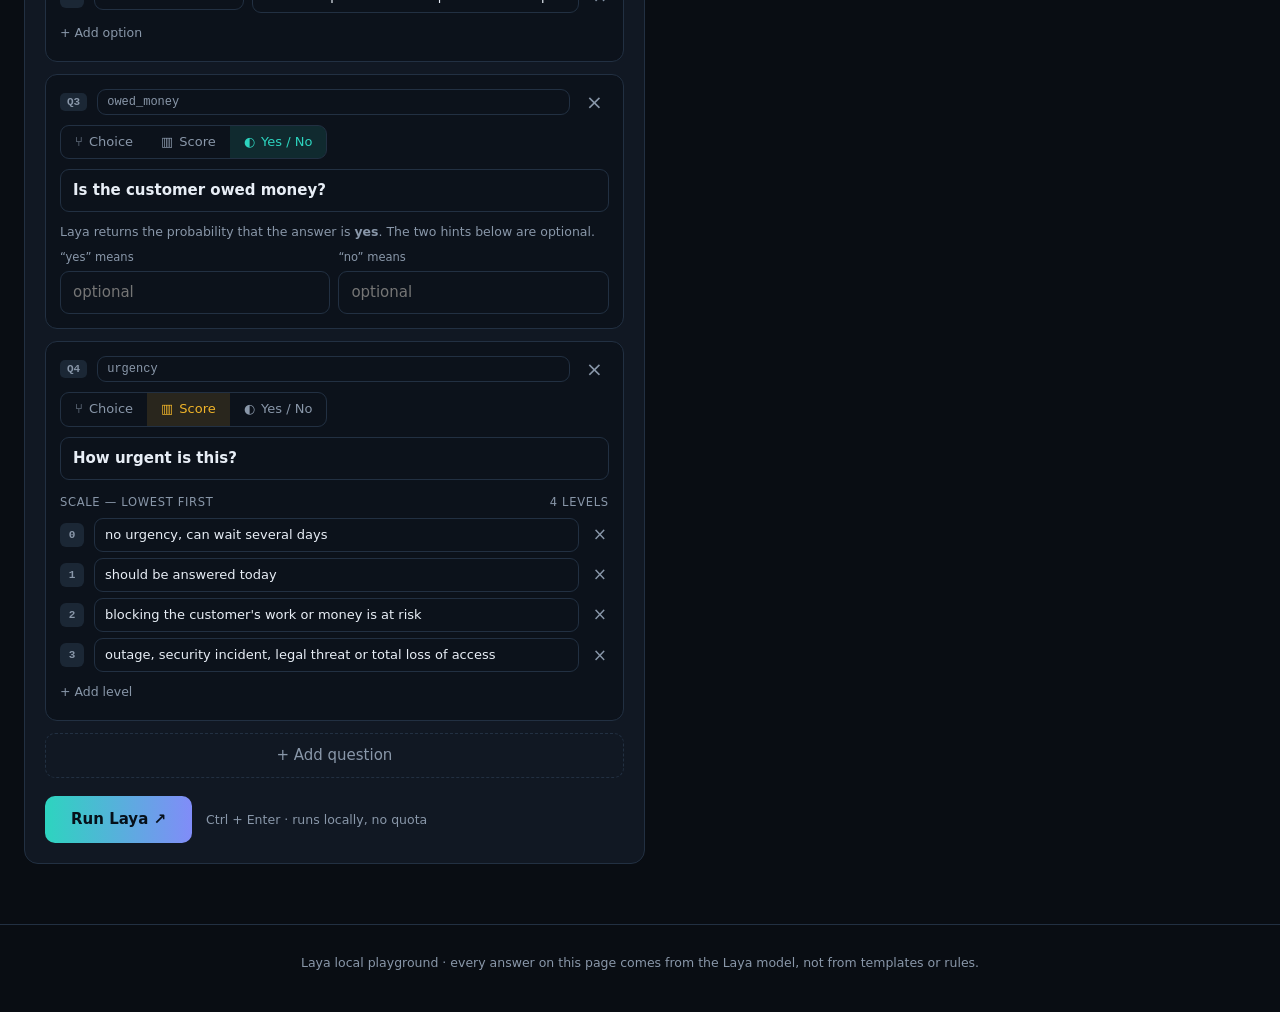
==== commit 1c201a31: "Refactor server and client code to support vision model; update requirements, HTML, CSS, and JavaScr" ====
--- a/static/playground.html
+++ b/static/playground.html
@@ -5,7 +5,7 @@
 <meta name="viewport" content="width=device-width, initial-scale=1">
 <title>Laya Playground</title>
 <link rel="icon" href="data:," />
-<link rel="stylesheet" href="/static/playground.css?v=1">
+<link rel="stylesheet" href="/static/playground.css?v=2">
 </head>
 <body>
 
@@ -13,7 +13,7 @@
   <a class="logo" href="#top">laya</a>
   <div class="status">
     <span class="pill" id="st-model"><i></i><b>model</b><em>loading…</em></span>
-    <span class="pill" id="st-ocr"><i></i><b>ocr</b><em>checking…</em></span>
+    <span class="pill" id="st-vision"><i></i><b>vision</b><em>loads on first image</em></span>
   </div>
 </header>
 
@@ -54,10 +54,13 @@
         <span class="counter" id="counter">0 / 20,000</span>
       </div>
       <textarea id="state" spellcheck="false" placeholder="The text Laya should read — an email, a ticket, notes, a clause, or any document text."></textarea>
+      <div class="img-state" id="img-state" hidden>
+        <img id="img-preview" alt="uploaded image">
+        <button class="link" id="img-remove">Remove image</button>
+      </div>
       <div class="ocr-row">
-        <button class="link" id="ocr-btn">Read text from an image (OCR)</button>
-        <input type="file" id="file" accept="image/*" hidden>
-        <span class="muted" id="ocr-note"></span>
+        <button class="link" id="img-btn">Use an image as the state (vision)</button>
+        <input type="file" id="img-file" accept="image/*" hidden>
       </div>
 
       <div class="field-head q-title">
@@ -93,6 +96,6 @@
 <footer>Laya local playground · every answer on this page comes from the Laya model, not from templates or rules.</footer>
 
 <script src="/static/examples.js"></script>
-<script src="/static/playground.js?v=1"></script>
+<script src="/static/playground.js?v=5"></script>
 </body>
 </html>
--- a/static/playground.css
+++ b/static/playground.css
@@ -179,3 +179,7 @@
 .faq details[open] summary::after { content: "–"; }
 .faq p { color: var(--muted); margin: 10px 0 0; }
 footer { text-align: center; color: var(--muted); font-size: 12.5px; padding: 28px 16px 40px; border-top: 1px solid var(--line); }
+
+[hidden] { display: none !important; }
+.img-state { display: flex; align-items: flex-start; gap: 12px; margin: 6px 0; }
+.img-state img { max-width: 260px; max-height: 220px; border: 1px solid var(--line); border-radius: 8px; }
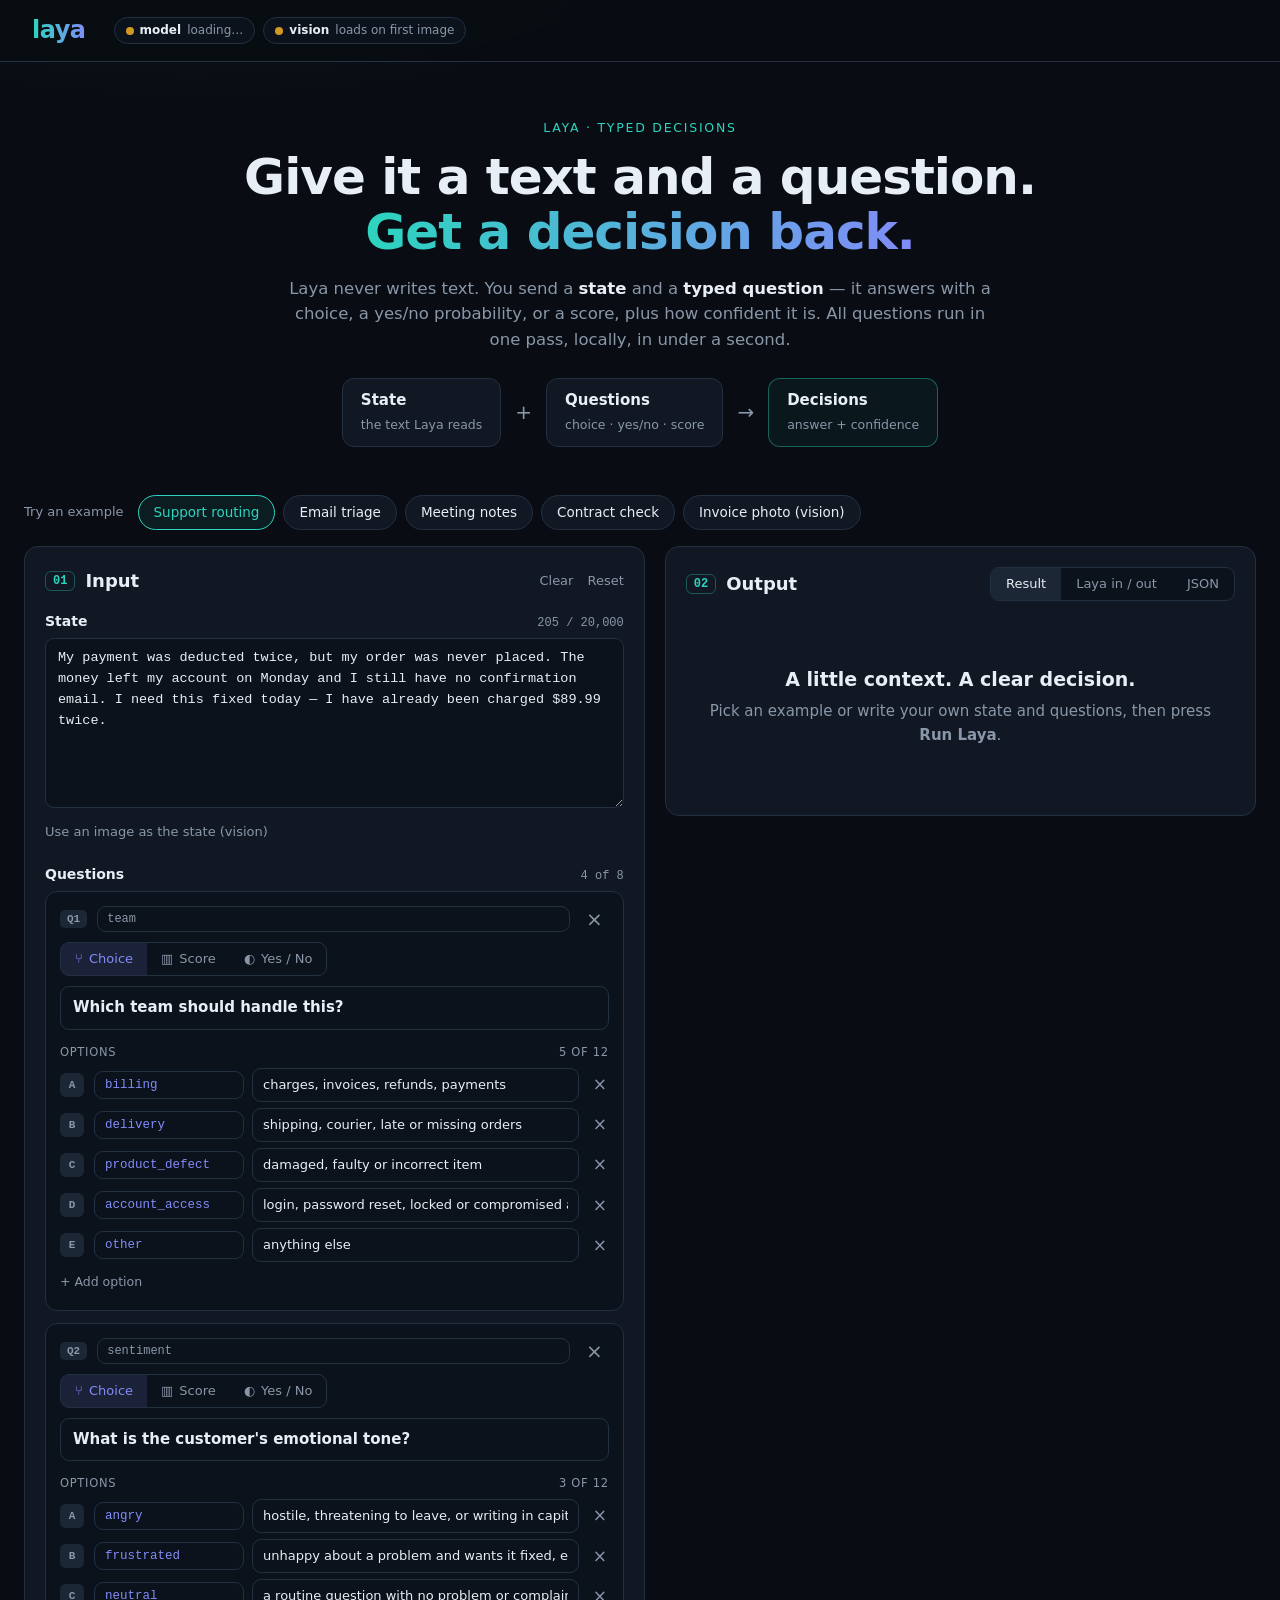
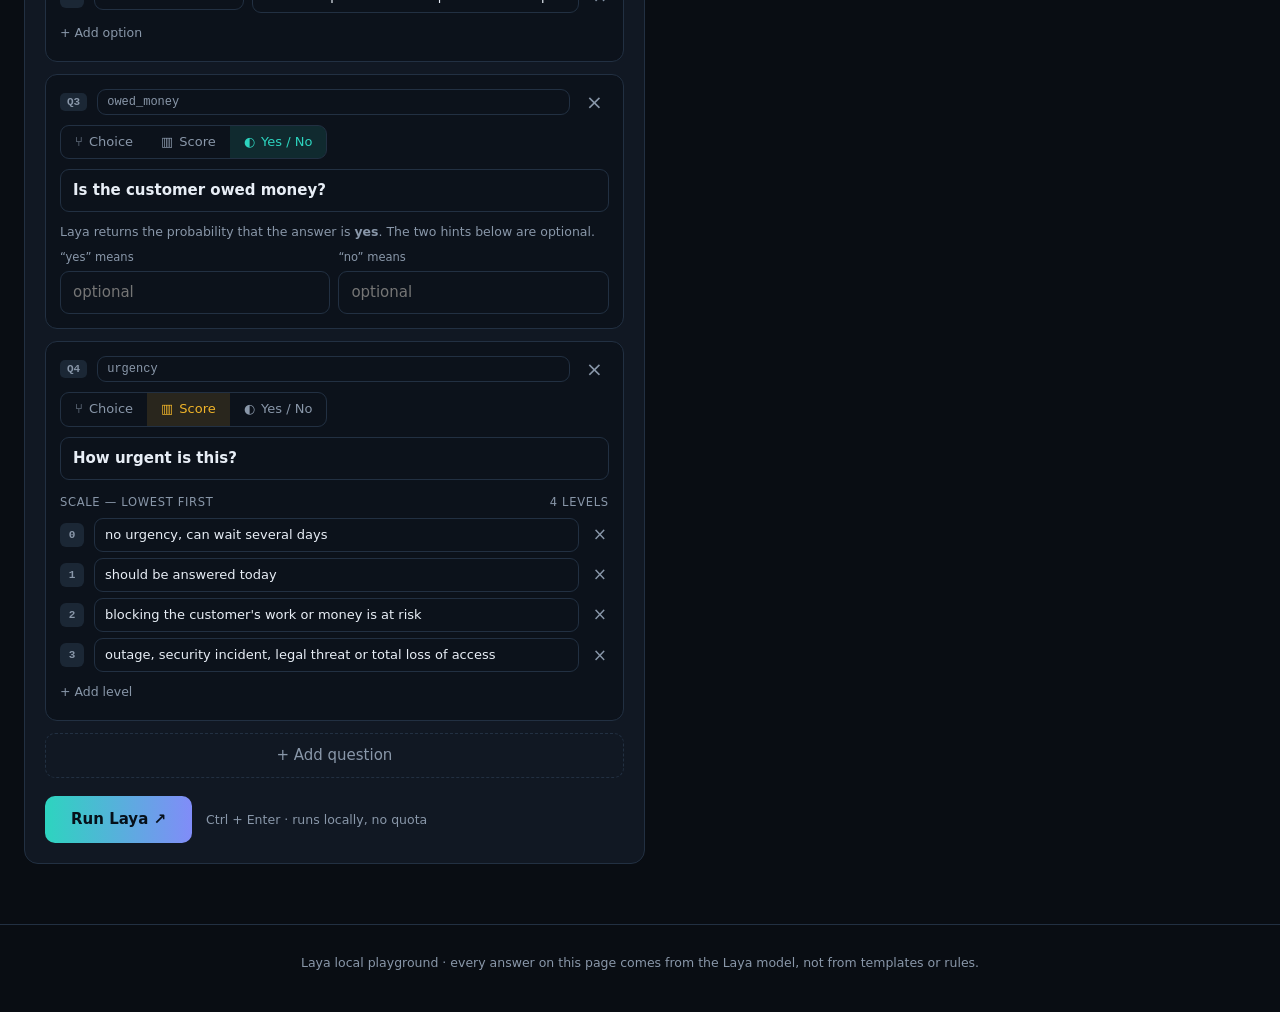
==== commit 899b337f: "Enhance Laya playground with new input/output features; update CSS for improved layout and styling." ====
--- a/static/playground.html
+++ b/static/playground.html
@@ -5,7 +5,7 @@
 <meta name="viewport" content="width=device-width, initial-scale=1">
 <title>Laya Playground</title>
 <link rel="icon" href="data:," />
-<link rel="stylesheet" href="/static/playground.css?v=2">
+<link rel="stylesheet" href="/static/playground.css?v=3">
 </head>
 <body>
 
@@ -82,10 +82,12 @@
         <h2><span class="n">02</span> Output</h2>
         <div class="tabs" id="out-tabs">
           <button class="on" data-out="result">Result</button>
+          <button data-out="laya">Laya in / out</button>
           <button data-out="json">JSON</button>
         </div>
       </div>
       <div id="result"></div>
+      <div id="laya" hidden></div>
       <pre class="json" id="json" hidden></pre>
     </section>
 
@@ -96,6 +98,6 @@
 <footer>Laya local playground · every answer on this page comes from the Laya model, not from templates or rules.</footer>
 
 <script src="/static/examples.js"></script>
-<script src="/static/playground.js?v=5"></script>
+<script src="/static/playground.js?v=6"></script>
 </body>
 </html>
--- a/static/playground.css
+++ b/static/playground.css
@@ -183,3 +183,12 @@
 [hidden] { display: none !important; }
 .img-state { display: flex; align-items: flex-start; gap: 12px; margin: 6px 0; }
 .img-state img { max-width: 260px; max-height: 220px; border: 1px solid var(--line); border-radius: 8px; }
+
+.io-view h3 { margin: 14px 0 4px; font-size: 15px; }
+.io-view h3:first-child { margin-top: 0; }
+.io-note { color: var(--muted); font-size: 13px; margin: 2px 0 8px; }
+.io-note code { color: var(--teal); }
+.io-view pre.json { max-height: 360px; margin-bottom: 8px; }
+details.io { margin-top: 10px; }
+details.io summary { cursor: pointer; color: var(--teal); font-size: 12.5px; }
+details.io pre.json { max-height: 260px; margin-bottom: 6px; }
